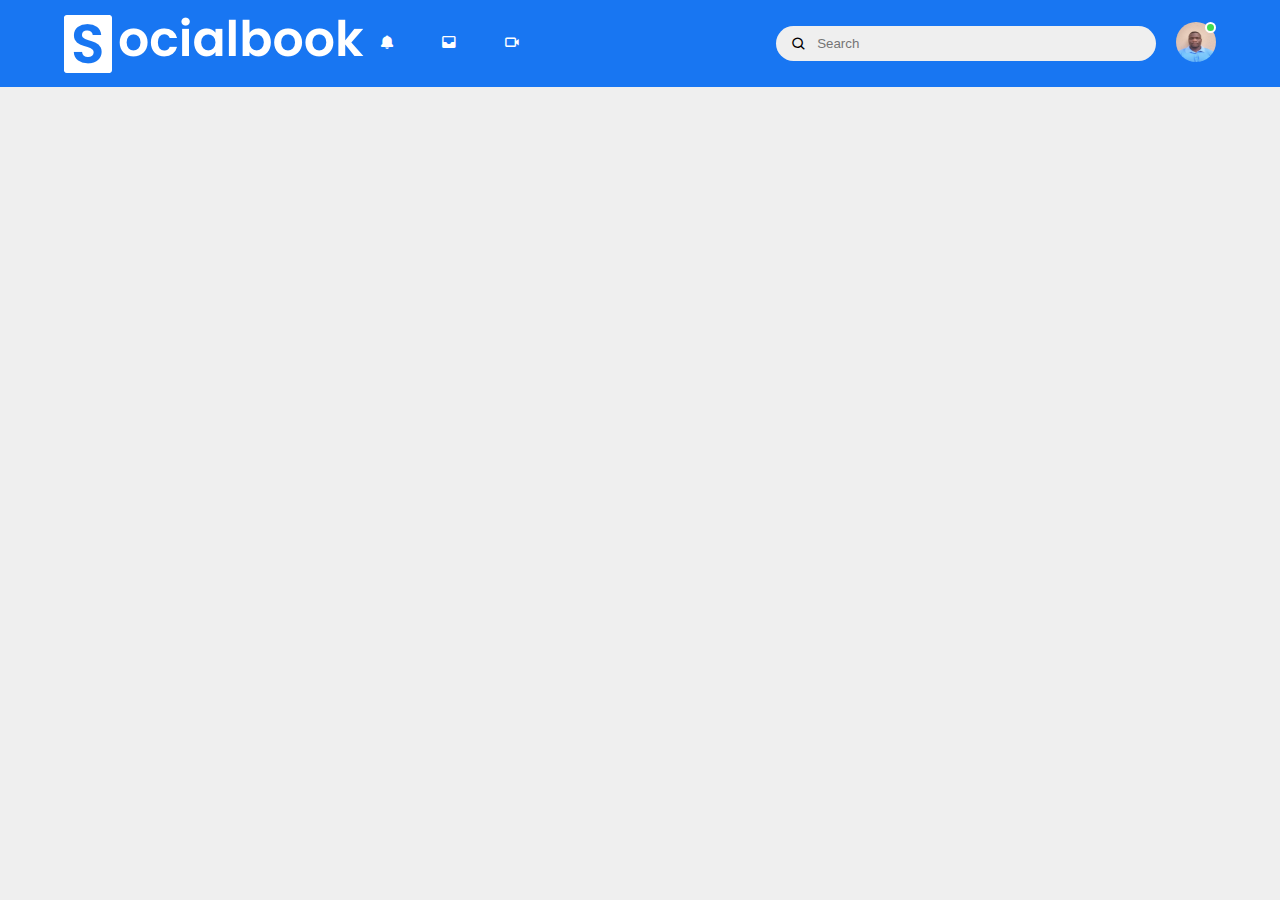
==== index.html @ 7a06c5c5 "done navbar both html & styling" ====
<!DOCTYPE html>
<html lang="en">

<head>
    <meta charset="UTF-8">
    <meta name="viewport" content="width=device-width, initial-scale=1.0">
    <link href='https://unpkg.com/boxicons@2.1.4/css/boxicons.min.css' rel='stylesheet'>
    <link rel="stylesheet" href="styles.css">
    <title>Social-book</title>
</head>

<body>

    <!-- ========== NAVBAR START HERE ========== -->
    <nav>
        <div class="nav-left">
            <img src="images/logo.png" alt="" class="log">
            <ul>
                <li><i class='bx bxs-bell'></i></li>
                <li><i class='bx bxs-inbox'></i></li>
                <li><i class='bx bx-video'></i></li>
            </ul>
        </div>

        <div class="nav-right">

            <div class="search-box">
                <i class='bx bx-search'></i>
                <input type="text" placeholder="Search">
            </div>
            <div class="nav-user-icon online">
                <img src="images/wap-profile.jpeg" alt="" class="profile">
            </div>
        </div>
    </nav>
    <!-- ========== NAVBAR END HERE ========== -->


</body>

</html>
---- styles.css ----
:root {
  --bg-color: #efefef;
  --nav-color: #1876f2;
  --white-color: #fff;
}

* {
  margin: 0;
  padding: 0;
  font-family: 'poppins', sans-serif;
}

body {
  background: var(--bg-color);
}

/* ========== NAVBAR START HERE =========  */
nav {
  display: flex;
  align-items: center;
  justify-content: space-between;
  background: var(--nav-color);
  padding: 5px 5%;
}

.logo {
  width: 160px;
  margin-right: 45px;
}

.nav-left,
.nav-right {
  display: flex;
  align-items: center;
}

.nav-left ul li {
  list-style: none;
  display: inline-block;
}

.nav-left ul li i {
  width: 28px;
  margin: 0 15px;
  color: white;
}

.nav-user-icon {
  margin-left: 20px;
}

.nav-user-icon img {
  width: 40px;
  height: 40px;
  border-radius: 50%;
  cursor: pointer;
}

.search-box {
  background: var(--bg-color);
  width: 350px;
  border-radius: 20px;
  display: flex;
  align-items: center;
  padding: 0 15px;
}

.search-box i {
  width: 18px;
}

.search-box input {
  width: 100%;
  background: transparent;
  outline: none;
  padding: 10px;
  border: 0;
}

.online {
  position: relative;
}

.online::after {
  content: '';
  width: 7px;
  height: 7px;
  border: 2px solid var(--white-color);
  border-radius: 50%;
  background: #41db51;
  position: absolute;
  top: 0;
  right: 0;
}

/* ----------- NAVBAR END HERE --------- */
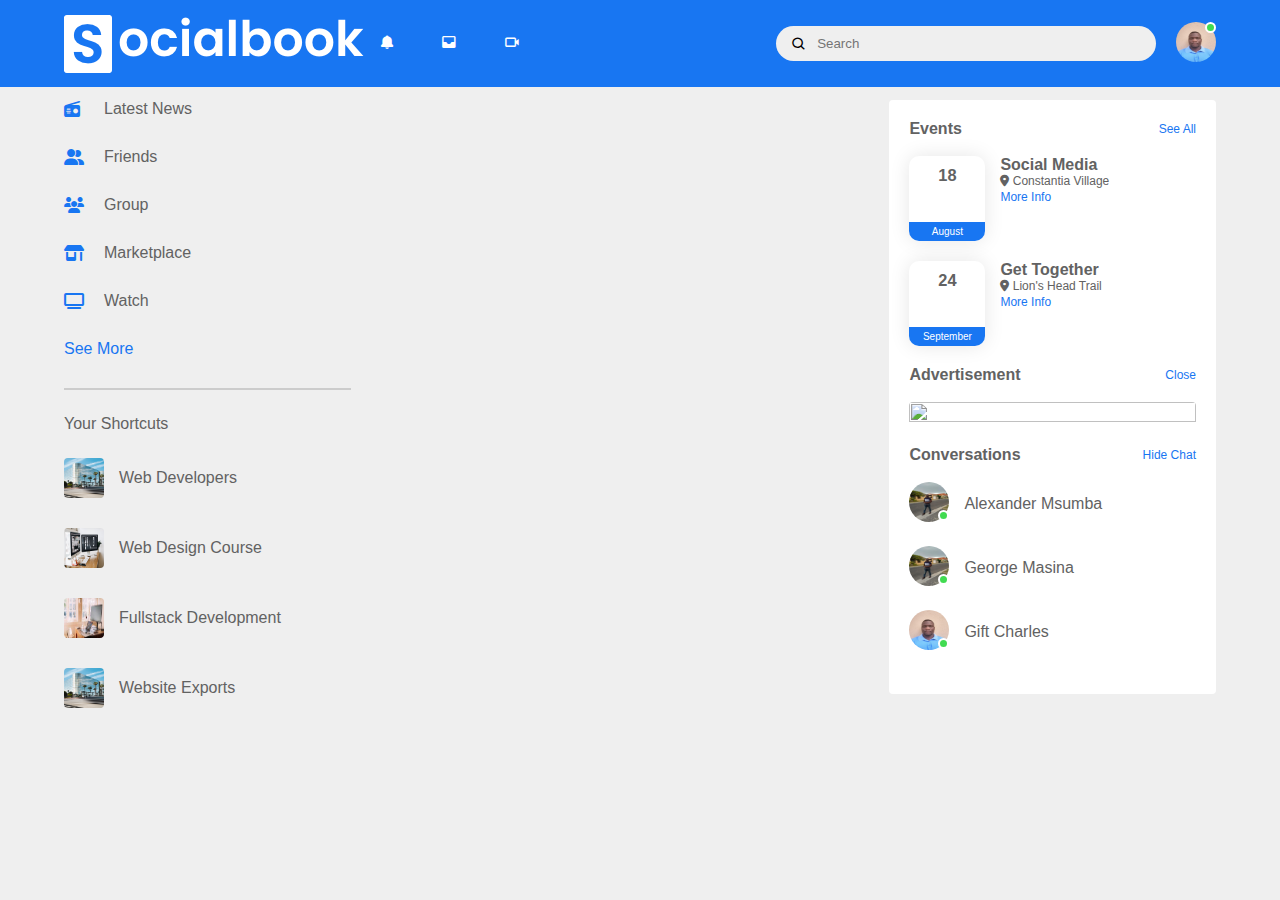
==== commit 63054225: "done right side section" ====
--- a/index.html
+++ b/index.html
@@ -4,8 +4,21 @@
 <head>
     <meta charset="UTF-8">
     <meta name="viewport" content="width=device-width, initial-scale=1.0">
+    <link rel="stylesheet" href="https://cdnjs.cloudflare.com/ajax/libs/font-awesome/6.4.0/css/all.min.css"
+        integrity="sha512-iecdLmaskl7CVkqkXNQ/ZH/XLlvWZOJyj7Yy7tcenmpD1ypASozpmT/E0iPtmFIB46ZmdtAc9eNBvH0H/ZpiBw=="
+        crossorigin="anonymous" referrerpolicy="no-referrer" />
     <link href='https://unpkg.com/boxicons@2.1.4/css/boxicons.min.css' rel='stylesheet'>
+    <link href='https://unpkg.com/boxicons@2.1.4/css/boxicons.min.css' rel='stylesheet'>
+    <link rel="stylesheet" href="https://cdnjs.cloudflare.com/ajax/libs/font-awesome/6.2.0/css/all.min.css">
+    <link rel="stylesheet" href="https://cdnjs.cloudflare.com/ajax/libs/font-awesome/6.4.0/css/fontawesome.min.css"
+        integrity="sha512-SgaqKKxJDQ/tAUAAXzvxZz33rmn7leYDYfBP+YoMRSENhf3zJyx3SBASt/OfeQwBHA1nxMis7mM3EV/oYT6Fdw=="
+        crossorigin="anonymous" referrerpolicy="no-referrer" />
+    <link rel="stylesheet" href="https://cdnjs.cloudflare.com/ajax/libs/font-awesome/6.4.0/css/regular.css"
+        integrity="sha512-JC0aiIVN1FWqcFfux4Xy9wFgEK3JL1yHGjilaFEK7kzLHVW/PKAS2042T3yvvCqZFl4sYaWmZJ4p8kau+0U56g=="
+        crossorigin="anonymous" referrerpolicy="no-referrer" />
+        <script src="https://kit.fontawesome.com/b9d1a2a2ce.js" crossorigin="anonymous"></script>
     <link rel="stylesheet" href="styles.css">
+
     <title>Social-book</title>
 </head>
 
@@ -35,6 +48,94 @@
     </nav>
     <!-- ========== NAVBAR END HERE ========== -->
 
+    <div class="container">
+        <!-- ---------- left sidebar ---------  -->
+        <div class="left-sidebar">
+            <div class="imp-links">
+                <a href=""><i class="fa-solid fa-radio"></i> Latest News</a>
+                <a href=""><i class="fa-solid fa-user-group"></i> Friends</a>
+                <a href=""><i class="fa-solid fa-users"></i> Group</a>
+                <a href=""><i class="fa-solid fa-shop"></i> Marketplace</a>
+                <a href=""><i class="fa-solid fa-tv"></i> Watch</a>
+                <a href="">See More</a>
+            </div>
+            <div class="shortcut-links">
+                <p>Your Shortcuts</p>
+                <a href=""><img src="images/aj-12.jpg" alt=""> Web Developers</a>
+                <a href=""><img src="images/aj-10.jpg" alt=""> Web Design Course</a>
+                <a href=""><img src="images/aj-8.jpg" alt=""> Fullstack Development</a>
+                <a href=""><img src="images/aj-12.jpg" alt=""> Website Exports</a>
+            </div>
+        </div>
+        <!-- ------------ main content ----------------   -->
+        <div class="main-content"></div>
+        <!-- ---------------- right sidebar ---------------  -->
+        <div class="right-sidebar">
+
+            <div class="sidebar-title">
+                <h4>Events</h4>
+                <a href="#">See All</a>
+            </div>
+
+            <div class="event">
+                <div class="left-event">
+                    <h3>18</h3>
+                    <span>August</span>
+                </div>
+                <div class="right-event">
+                    <h4>Social Media</h4>
+                    <p><i class="fa-solid fa-location-dot"></i> Constantia Village</p>
+                    <a href="#">More Info</a>
+                </div>
+            </div>
+
+              <div class="event">
+                  <div class="left-event">
+                      <h3>24</h3>
+                      <span>September</span>
+                  </div>
+                  <div class="right-event">
+                      <h4>Get Together</h4>
+                      <p><i class="fa-solid fa-location-dot"></i> Lion's Head Trail</p>
+                      <a href="#">More Info</a>
+                  </div>
+              </div>
+
+              <div class="sidebar-title">
+                <h4>Advertisement</h4>
+                <a href="">Close</a>
+              </div>
+              <img src="images/aj-9.jpg" class="sidebar-ads">
+
+              <div class="sidebar-title">
+                  <h4>Conversations</h4>
+                  <a href="">Hide Chat</a>
+              </div>
+
+              <div class="online-list">
+                <div class="online">
+                    <img src="images/aj-2.jpg" alt="">
+                </div>
+                <p>Alexander Msumba</p>
+              </div>
+
+              <div class="online-list">
+                  <div class="online">
+                      <img src="images/aj-2.jpg" alt="">
+                  </div>
+                  <p>George Masina</p>
+              </div>
+
+              <div class="online-list">
+                  <div class="online">
+                      <img src="images/wap-profile.jpeg" alt="">
+                  </div>
+                  <p>Gift Charles</p>
+              </div>
+
+        </div>
+    </div>
+
 
 </body>
 
--- a/styles.css
+++ b/styles.css
@@ -1,7 +1,10 @@
 :root {
   --bg-color: #efefef;
+  --column-bg: #cbdffa;
   --nav-color: #1876f2;
   --white-color: #fff;
+  --links-color: #626262;
+  box-sizing: border-box;
 }
 
 * {
@@ -14,6 +17,10 @@
   background: var(--bg-color);
 }
 
+a {
+   text-decoration: none;
+}
+
 /* ========== NAVBAR START HERE =========  */
 nav {
   display: flex;
@@ -21,6 +28,9 @@
   justify-content: space-between;
   background: var(--nav-color);
   padding: 5px 5%;
+  position: sticky;
+  top: 0;
+  z-index: 100;
 }
 
 .logo {
@@ -94,3 +104,153 @@
 }
 
 /* ----------- NAVBAR END HERE --------- */
+.container {
+  display: flex;
+  justify-content: space-between;
+  padding: 13px 5%;
+}
+
+.left-sidebar {
+  /* background: var(--column-bg); */
+  flex-basis: 25%;
+  position: sticky;
+  top: 70px;
+  align-self: flex-start;
+}
+
+.right-sidebar {
+  flex-basis: 25%;
+  position: sticky;
+  top: 70px;
+  align-self: flex-start;
+  background: var(--white-color);
+  padding: 20px;
+  border-radius: 4px;
+  color: var(--links-color);
+}
+
+.main-content {
+  flex-basis: 47%;
+}
+
+.imp-links a,
+.shortcut-links a {
+  text-decoration: none;
+  display: flex;
+  align-items: center;
+  margin-bottom: 30px;
+  color: var(--links-color);
+  width: fit-content;
+}
+
+.imp-links a i {
+  width: 25px;
+  margin-right: 15px;
+  color: var(--nav-color);
+}
+
+.imp-links a:last-child {
+  color: var(--nav-color);
+}
+
+.imp-links {
+  border-bottom: 2px solid #ccc;
+}
+
+.shortcut-links a img {
+  width: 40px;
+  height: 40px;
+  border-radius: 4px;
+  margin-right: 15px;
+}
+
+.shortcut-links p {
+  margin: 25px 0;
+  color: var(--links-color);
+  font-weight: 500;
+}
+
+.sidebar-title {
+  display: flex;
+  align-items: center;
+  justify-content: space-between;
+  margin-bottom: 18px;
+}
+
+.right-sidebar h4 {
+  font-weight: 600;
+  font-size: 16px;
+}
+
+.sidebar-title a {
+ color: var(--nav-color);
+ font-size: 12px;
+}
+
+.event {
+  display: flex;
+  font-size: 14px;
+  margin-bottom: 20px;
+}
+
+.left-event {
+  border-radius: 10px;
+  height: 65px;
+  width: 56px;
+  margin-right: 15px;
+  padding: 10px;
+  text-align: center;
+  position: relative;
+  overflow: hidden;
+  box-shadow: 0 0 20px rgba(0, 0, 0, 0.1);
+}
+
+.event p {
+  font-size: 12px;
+}
+
+.event a {
+  font-size: 12px;
+  color: var(--nav-color);
+}
+
+.left-event span {
+  position: absolute;
+  bottom: 0;
+  left: 0;
+  width: 100%;
+  background: var(--nav-color);
+  color: var(--white-color);
+  font-size: 10px;
+padding: 4px 0;
+}
+
+.sidebar-ads {
+  width: 100%;
+  height: 100%;
+  margin-bottom: 20px;
+  border-radius: 4px;
+}
+
+.online-list {
+  display: flex;
+  align-items: center;
+  margin-bottom: 20px;
+}
+
+.online-list .online img {
+  width: 40px;
+  height: 40px;
+  border-radius: 50%;
+}
+
+.online-list .online {
+  width: 40px;
+  border-radius: 50%;
+  margin-right: 15px;
+}
+
+.online-list .online::after {
+  top: unset;
+  bottom: 5px;
+}
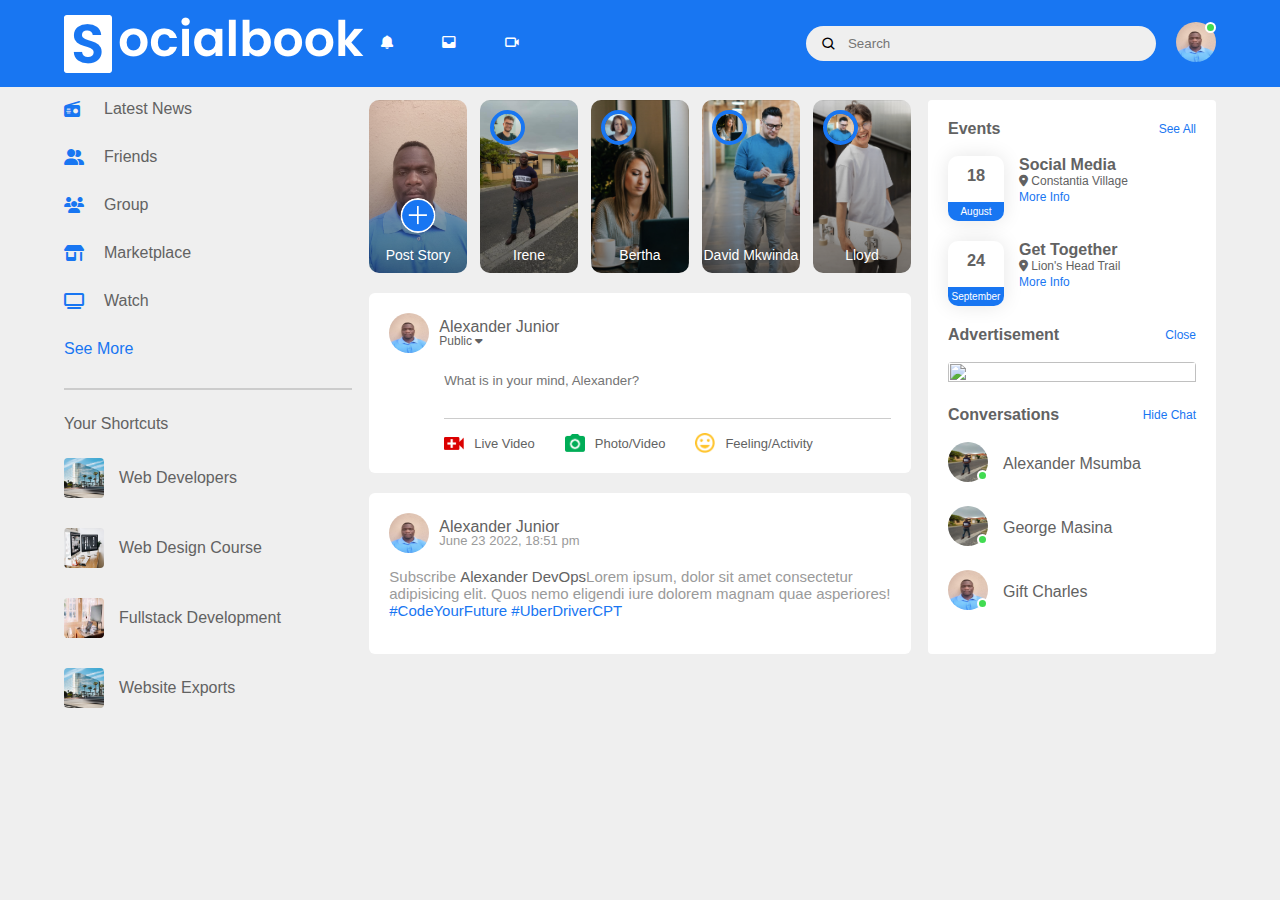
==== commit 1233dac5: "done main section" ====
--- a/index.html
+++ b/index.html
@@ -16,7 +16,7 @@
     <link rel="stylesheet" href="https://cdnjs.cloudflare.com/ajax/libs/font-awesome/6.4.0/css/regular.css"
         integrity="sha512-JC0aiIVN1FWqcFfux4Xy9wFgEK3JL1yHGjilaFEK7kzLHVW/PKAS2042T3yvvCqZFl4sYaWmZJ4p8kau+0U56g=="
         crossorigin="anonymous" referrerpolicy="no-referrer" />
-        <script src="https://kit.fontawesome.com/b9d1a2a2ce.js" crossorigin="anonymous"></script>
+    <script src="https://kit.fontawesome.com/b9d1a2a2ce.js" crossorigin="anonymous"></script>
     <link rel="stylesheet" href="styles.css">
 
     <title>Social-book</title>
@@ -68,7 +68,64 @@
             </div>
         </div>
         <!-- ------------ main content ----------------   -->
-        <div class="main-content"></div>
+        <div class="main-content">
+
+            <div class="story-gallery">
+                <div class="story story1">
+                    <img src="images/upload.png" alt="">
+                    <p>Post Story</p>
+                </div>
+                <div class="story story2">
+                    <img src="images/member-2.png" alt="">
+                    <p>Irene</p>
+                </div>
+                <div class="story story3">
+                    <img src="images/member-1.png" alt="">
+                    <p>Bertha</p>
+                </div>
+                <div class="story story4">
+                    <img src="images/member-3.png" alt="">
+                    <p>David Mkwinda</p>
+                </div>
+                <div class="story story5">
+                    <img src="images/member-4.png" alt="">
+                    <p>Lloyd</p>
+                </div>
+            </div>
+
+            <div class="write-post-container">
+                <div class="user-profile">
+                    <img src="images/wap-profile.jpeg" alt="">
+                    <div>
+                        <p>Alexander Junior</p>
+                        <small>Public <i class="fas fa-caret-down"></i></small>
+                    </div>
+                </div>
+
+                <div class="post-input-container">
+                    <textarea rows="3" placeholder="What is in your mind, Alexander?"></textarea>
+                    <div class="add-post-links">
+                        <a href="#"><img src="images/live-video.png">Live Video</a>
+                        <a href="#"><img src="images/photo.png">Photo/Video</a>
+                        <a href="#"><img src="images/feeling.png">Feeling/Activity</a>
+                    </div>
+
+                </div>
+
+            </div>
+
+            <div class="post-container">
+                 <div class="user-profile">
+                     <img src="images/wap-profile.jpeg" alt="">
+                     <div>
+                         <p>Alexander Junior</p>
+                         <span> June 23 2022, 18:51 pm</span>
+                     </div>
+                 </div>
+                 <p class="post-text">Subscribe <span>Alexander DevOps</span>Lorem ipsum, dolor sit amet consectetur adipisicing elit. Quos nemo eligendi iure dolorem magnam quae asperiores! <a href="#">#CodeYourFuture</a>  <a href="#">#UberDriverCPT</a></p>
+            </div>
+
+        </div>
         <!-- ---------------- right sidebar ---------------  -->
         <div class="right-sidebar">
 
@@ -89,49 +146,49 @@
                 </div>
             </div>
 
-              <div class="event">
-                  <div class="left-event">
-                      <h3>24</h3>
-                      <span>September</span>
-                  </div>
-                  <div class="right-event">
-                      <h4>Get Together</h4>
-                      <p><i class="fa-solid fa-location-dot"></i> Lion's Head Trail</p>
-                      <a href="#">More Info</a>
-                  </div>
-              </div>
+            <div class="event">
+                <div class="left-event">
+                    <h3>24</h3>
+                    <span>September</span>
+                </div>
+                <div class="right-event">
+                    <h4>Get Together</h4>
+                    <p><i class="fa-solid fa-location-dot"></i> Lion's Head Trail</p>
+                    <a href="#">More Info</a>
+                </div>
+            </div>
 
-              <div class="sidebar-title">
+            <div class="sidebar-title">
                 <h4>Advertisement</h4>
                 <a href="">Close</a>
-              </div>
-              <img src="images/aj-9.jpg" class="sidebar-ads">
+            </div>
+            <img src="images/aj-9.jpg" class="sidebar-ads">
 
-              <div class="sidebar-title">
-                  <h4>Conversations</h4>
-                  <a href="">Hide Chat</a>
-              </div>
+            <div class="sidebar-title">
+                <h4>Conversations</h4>
+                <a href="">Hide Chat</a>
+            </div>
 
-              <div class="online-list">
+            <div class="online-list">
                 <div class="online">
                     <img src="images/aj-2.jpg" alt="">
                 </div>
                 <p>Alexander Msumba</p>
-              </div>
+            </div>
 
-              <div class="online-list">
-                  <div class="online">
-                      <img src="images/aj-2.jpg" alt="">
-                  </div>
-                  <p>George Masina</p>
-              </div>
+            <div class="online-list">
+                <div class="online">
+                    <img src="images/aj-2.jpg" alt="">
+                </div>
+                <p>George Masina</p>
+            </div>
 
-              <div class="online-list">
-                  <div class="online">
-                      <img src="images/wap-profile.jpeg" alt="">
-                  </div>
-                  <p>Gift Charles</p>
-              </div>
+            <div class="online-list">
+                <div class="online">
+                    <img src="images/wap-profile.jpeg" alt="">
+                </div>
+                <p>Gift Charles</p>
+            </div>
 
         </div>
     </div>
--- a/styles.css
+++ b/styles.css
@@ -4,21 +4,24 @@
   --nav-color: #1876f2;
   --white-color: #fff;
   --links-color: #626262;
-  box-sizing: border-box;
+
+  --grey-color: #ccc;
 }
 
 * {
   margin: 0;
   padding: 0;
   font-family: 'poppins', sans-serif;
+  box-sizing: border-box;
 }
 
 body {
   background: var(--bg-color);
+  box-sizing: border-box;
 }
 
 a {
-   text-decoration: none;
+  text-decoration: none;
 }
 
 /* ========== NAVBAR START HERE =========  */
@@ -111,7 +114,6 @@
 }
 
 .left-sidebar {
-  /* background: var(--column-bg); */
   flex-basis: 25%;
   position: sticky;
   top: 70px;
@@ -154,7 +156,7 @@
 }
 
 .imp-links {
-  border-bottom: 2px solid #ccc;
+  border-bottom: 2px solid var(--grey-color);
 }
 
 .shortcut-links a img {
@@ -183,8 +185,8 @@
 }
 
 .sidebar-title a {
- color: var(--nav-color);
- font-size: 12px;
+  color: var(--nav-color);
+  font-size: 12px;
 }
 
 .event {
@@ -222,7 +224,7 @@
   background: var(--nav-color);
   color: var(--white-color);
   font-size: 10px;
-padding: 4px 0;
+  padding: 4px 0;
 }
 
 .sidebar-ads {
@@ -254,3 +256,163 @@
   top: unset;
   bottom: 5px;
 }
+
+.story-gallery {
+  display: flex;
+  justify-content: space-between;
+  margin-bottom: 20px;
+}
+
+.story {
+  flex-basis: 18%;
+  padding-top: 32%;
+  position: relative;
+  background-position: center;
+  background-size: cover;
+  border-radius: 10px;
+}
+
+.story img {
+  position: absolute;
+  width: 35px;
+  border-radius: 50%;
+  top: 10px;
+  background: transparent;
+  left: 10px;
+  border: 4px solid var(--nav-color);
+}
+
+.story p {
+  position: absolute;
+  bottom: 10px;
+  width: 100%;
+  text-align: center;
+  color: var(--white-color);
+  font-size: 14px;
+}
+
+.story1 {
+  background-image: linear-gradient(transparent, rgba(0, 0, 0, 00.5)),
+    url(images/wap-profile.jpeg);
+}
+
+.story2 {
+  background-image: linear-gradient(transparent, rgba(0, 0, 0, 00.5)),
+    url(images/aj-2.jpg);
+}
+
+.story3 {
+  background-image: linear-gradient(transparent, rgba(0, 0, 0, 00.5)),
+    url(images/status-4.png);
+}
+
+.story4 {
+  background-image: linear-gradient(transparent, rgba(0, 0, 0, 00.5)),
+    url(images/status-5.png);
+}
+
+.story5 {
+  background-image: linear-gradient(transparent, rgba(0, 0, 0, 00.5)),
+    url(images/status-3.png);
+}
+
+.story.story1 img {
+  top: unset;
+  left: 50%;
+  bottom: 40px;
+  transform: translateX(-50%);
+  border: 0;
+  width: 35px;
+}
+
+.write-post-container {
+  width: 100%;
+  background: var(--white-color);
+  border-radius: 6px;
+  padding: 20px;
+  color: var(--links-color);
+}
+
+.user-profile {
+  display: flex;
+  align-items: center;
+}
+
+.user-profile img {
+  width: 40px;
+  height: 40px;
+  border-radius: 50%;
+  margin-right: 10px;
+}
+
+.user-profile p {
+  margin-bottom: -5px;
+  font-weight: 500;
+  color: var(--links-color);
+}
+
+.user-profile small {
+  font-size: 12px;
+}
+
+.post-input-container {
+  padding-left: 55px;
+  padding-top: 20px;
+}
+
+.post-input-container textarea {
+  width: 100%;
+  border: 0;
+  outline: 0;
+  border-bottom: 0.01px solid var(--grey-color);
+  background: transparent;
+  resize: none;
+}
+
+.add-post-links {
+  display: flex;
+  margin-top: 10px;
+}
+
+.add-post-links a {
+  display: flex;
+  align-items: center;
+  color: var(--links-color);
+  margin-right: 30px;
+  font-size: 13px;
+}
+
+.add-post-links a img {
+  width: 20px;
+  margin-right: 10px;
+}
+
+.post-container {
+  width: 100%;
+  background: var(--white-color);
+  border-radius: 6px;
+  padding: 20px;
+  color: var(--links-color);
+  margin: 20px 0;
+}
+
+.user-profile span {
+  font-size: 13px;
+  color: #9a9a9a;
+}
+
+.post-text {
+  color: #9a9a9a;
+  margin: 15px 0;
+  font-size: 15px;
+}
+
+.post-text span {
+  color: var(--links-color);
+  font-weight: 500;
+}
+
+.post-text a {
+  color: var(--nav-color);
+}
+
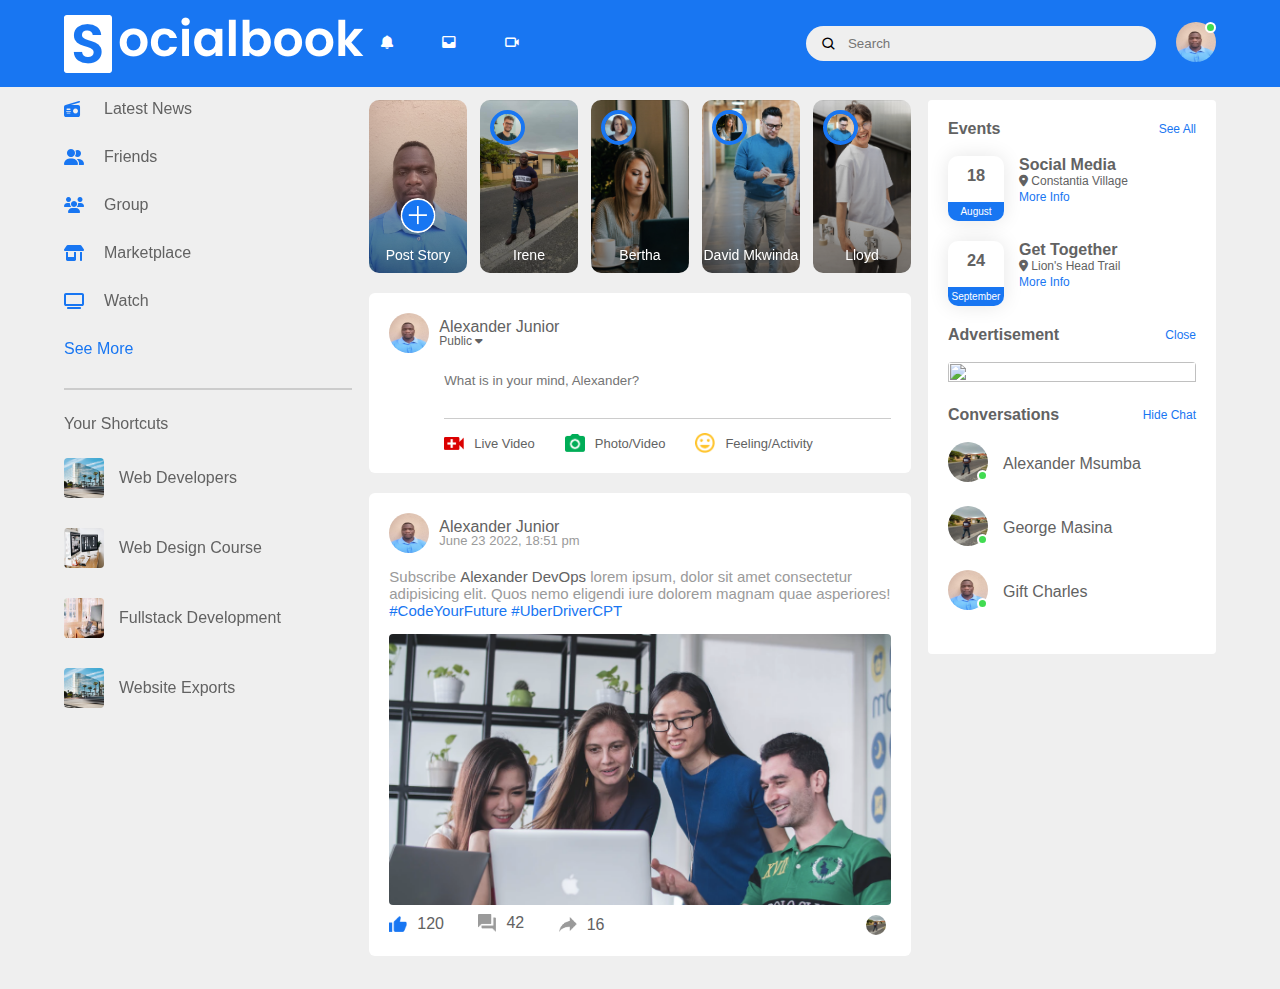
==== commit 5cc69581: "initial commit" ====
--- a/index.html
+++ b/index.html
@@ -115,14 +115,28 @@
             </div>
 
             <div class="post-container">
-                 <div class="user-profile">
-                     <img src="images/wap-profile.jpeg" alt="">
-                     <div>
-                         <p>Alexander Junior</p>
-                         <span> June 23 2022, 18:51 pm</span>
-                     </div>
-                 </div>
-                 <p class="post-text">Subscribe <span>Alexander DevOps</span>Lorem ipsum, dolor sit amet consectetur adipisicing elit. Quos nemo eligendi iure dolorem magnam quae asperiores! <a href="#">#CodeYourFuture</a>  <a href="#">#UberDriverCPT</a></p>
+                <div class="user-profile">
+                    <img src="images/wap-profile.jpeg" alt="">
+                    <div>
+                        <p>Alexander Junior</p>
+                        <span> June 23 2022, 18:51 pm</span>
+                    </div>
+                </div>
+                <p class="post-text">Subscribe <span>Alexander DevOps</span> lorem ipsum, dolor sit amet consectetur
+                    adipisicing elit. Quos nemo eligendi iure dolorem magnam quae asperiores! <a
+                        href="#">#CodeYourFuture</a> <a href="#">#UberDriverCPT</a></p>
+                <img src="images/feed-image-1.png" class="post-img">
+
+                <div class="post-row">
+                    <div class="activity-icons">
+                        <div> <img src="images/like-blue.png" alt="">120</div>
+                        <div> <img src="images/comments.png" alt="">42</div>
+                        <div> <img src="images/share.png" alt="">16</div>
+                    </div>
+                    <div class="post-profile-icon">
+                        <img src="images/aj-2.jpg">
+                    </div>
+                </div>
             </div>
 
         </div>
--- a/styles.css
+++ b/styles.css
@@ -416,3 +416,52 @@
   color: var(--nav-color);
 }
 
+.post-img {
+  width: 100px;
+  border-radius: 4px;
+  margin-bottom: 15px;
+}
+
+.post-text span {
+  color: var(--links-color);
+  font-weight: 500;
+}
+
+.post-text a {
+  color: var(--nav-color);
+}
+
+.post-img {
+  width: 100%;
+  border-radius: 4px;
+  margin-bottom: 5px;
+}
+
+.post-row {
+  display: flex;
+  align-items: center;
+  justify-content: space-between;
+}
+
+.activity-icons div img{
+  width: 18px;
+  margin-right: 10px;
+}
+
+.activity-icons div {
+  display: inline-flex;
+  align-items: center;
+  margin-right: 30px;
+}
+
+.post-profile-icon {
+  display: flex;
+  align-items: center;
+}
+
+.post-profile-icon img {
+  width: 20px;
+  height: 20px;
+  border-radius: 50%;
+  margin-right: 5px;
+}
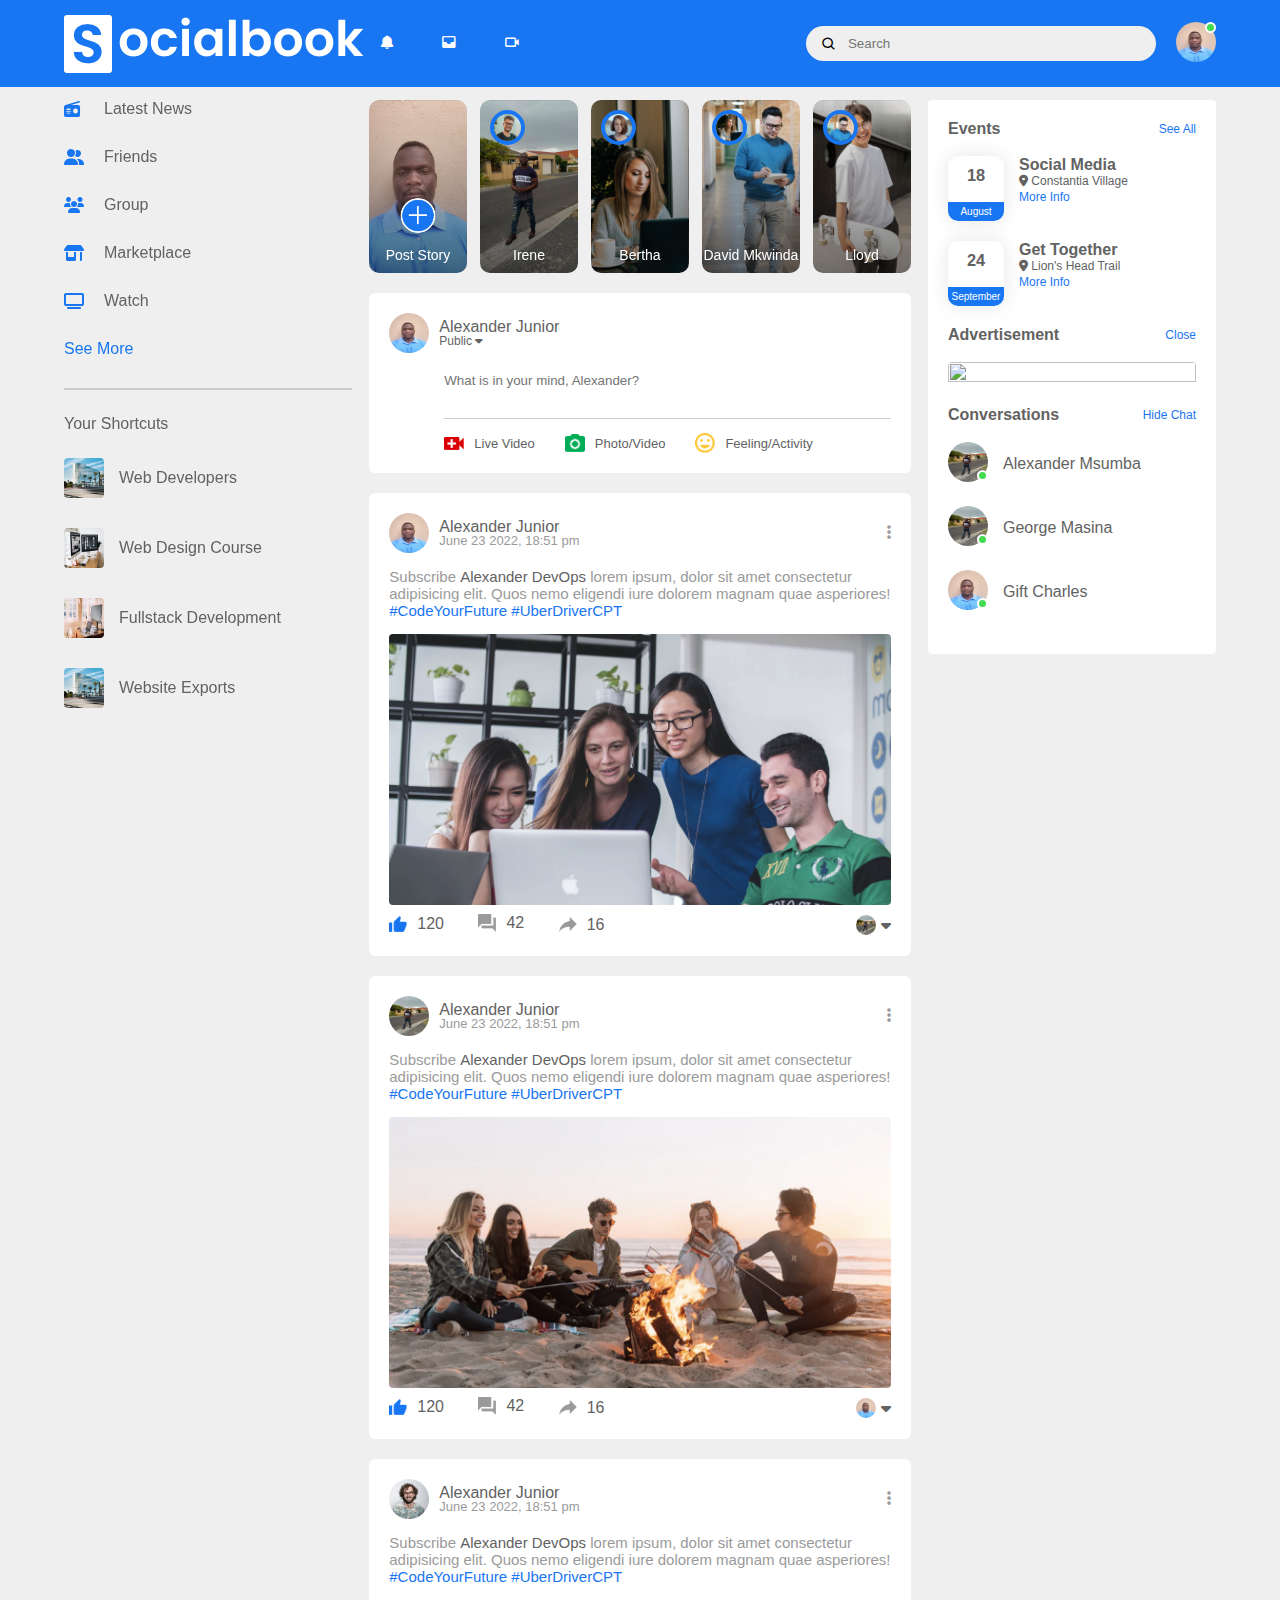
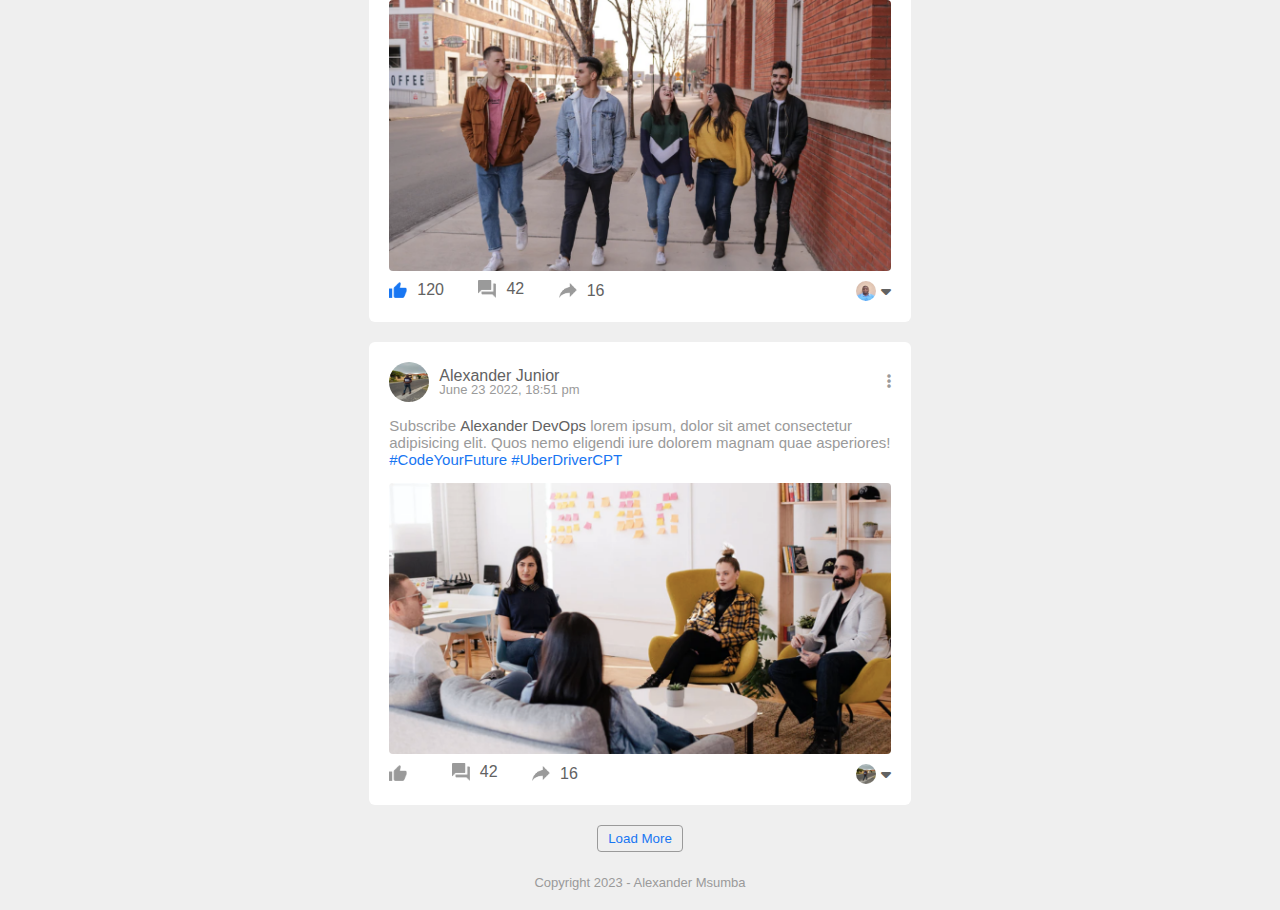
==== commit 95ac06a6: "added dark mode" ====
--- a/index.html
+++ b/index.html
@@ -41,10 +41,59 @@
                 <i class='bx bx-search'></i>
                 <input type="text" placeholder="Search">
             </div>
-            <div class="nav-user-icon online">
+            <div class="nav-user-icon online" onclick="settingsMenuToggle()">
                 <img src="images/wap-profile.jpeg" alt="" class="profile">
             </div>
         </div>
+
+        <!-- ============= settings menu ======================== -->
+        <div class="settings-menu">
+
+            <div id="dark-btn">
+                <span></span>
+            </div>
+
+            <div class="settings-menu-inner">
+                <div class="user-profile">
+                    <img src="images/wap-profile.jpeg" alt="">
+                    <div>
+                        <p>Alexander Junior</p>
+                        <a href="#">See your profile</a>
+                    </div>
+                </div>
+                <hr>
+                <div class="user-profile">
+                    <img src="images/feedback.png" alt="">
+                    <div>
+                        <p>Give Feedback</p>
+                        <a href="#">Hel us to improve design</a>
+                    </div>
+                </div>
+                <hr>
+                <div class="setting-links">
+                    <img class="settings-icon" src="images/setting.png" >
+                    <a href="">Settings & Privacy <img src="images/arrow.png" width="10px"></a>
+                </div>
+                  <div class="setting-links">
+                      <img class="settings-icon" src="images/help.png">
+                      <a href="">Help & Support <img src="images/arrow.png" width="10px"></a>
+                  </div>
+                    <div class="setting-links">
+                        <img class="settings-icon" src="images/display.png">
+                        <a href="">Display & Accessibility <img src="images/arrow.png" width="10px"></a>
+                    </div>
+                      <div class="setting-links">
+                          <img class="settings-icon" src="images/logout.png">
+                          <a href="">Logout<img src="images/arrow.png" width="10px"></a>
+                      </div>
+
+
+
+
+            </div>
+        </div>
+
+
     </nav>
     <!-- ========== NAVBAR END HERE ========== -->
 
@@ -115,12 +164,15 @@
             </div>
 
             <div class="post-container">
-                <div class="user-profile">
-                    <img src="images/wap-profile.jpeg" alt="">
-                    <div>
-                        <p>Alexander Junior</p>
-                        <span> June 23 2022, 18:51 pm</span>
-                    </div>
+                <div class="post-row">
+                    <div class="user-profile">
+                        <img src="images/wap-profile.jpeg" alt="">
+                        <div>
+                            <p>Alexander Junior</p>
+                            <span> June 23 2022, 18:51 pm</span>
+                        </div>
+                    </div>
+                    <a href=""><i class="fas fa-ellipsis-v"></i></a>
                 </div>
                 <p class="post-text">Subscribe <span>Alexander DevOps</span> lorem ipsum, dolor sit amet consectetur
                     adipisicing elit. Quos nemo eligendi iure dolorem magnam quae asperiores! <a
@@ -134,10 +186,96 @@
                         <div> <img src="images/share.png" alt="">16</div>
                     </div>
                     <div class="post-profile-icon">
-                        <img src="images/aj-2.jpg">
-                    </div>
-                </div>
-            </div>
+                        <img src="images/aj-2.jpg"> <i class="fas fa-caret-down"></i>
+                    </div>
+                </div>
+            </div>
+
+            <div class="post-container">
+                <div class="post-row">
+                    <div class="user-profile">
+                        <img src="images/aj-2.jpg" alt="">
+                        <div>
+                            <p>Alexander Junior</p>
+                            <span> June 23 2022, 18:51 pm</span>
+                        </div>
+                    </div>
+                    <a href=""><i class="fas fa-ellipsis-v"></i></a>
+                </div>
+                <p class="post-text">Subscribe <span>Alexander DevOps</span> lorem ipsum, dolor sit amet consectetur
+                    adipisicing elit. Quos nemo eligendi iure dolorem magnam quae asperiores! <a
+                        href="#">#CodeYourFuture</a> <a href="#">#UberDriverCPT</a></p>
+                <img src="images/feed-image-2.png" class="post-img">
+
+                <div class="post-row">
+                    <div class="activity-icons">
+                        <div> <img src="images/like-blue.png" alt="">120</div>
+                        <div> <img src="images/comments.png" alt="">42</div>
+                        <div> <img src="images/share.png" alt="">16</div>
+                    </div>
+                    <div class="post-profile-icon">
+                        <img src="images/wap-profile.jpeg"> <i class="fas fa-caret-down"></i>
+                    </div>
+                </div>
+            </div>
+
+            <div class="post-container">
+                <div class="post-row">
+                    <div class="user-profile">
+                        <img src="images/profile-pic.png" alt="">
+                        <div>
+                            <p>Alexander Junior</p>
+                            <span> June 23 2022, 18:51 pm</span>
+                        </div>
+                    </div>
+                    <a href=""><i class="fas fa-ellipsis-v"></i></a>
+                </div>
+                <p class="post-text">Subscribe <span>Alexander DevOps</span> lorem ipsum, dolor sit amet consectetur
+                    adipisicing elit. Quos nemo eligendi iure dolorem magnam quae asperiores! <a
+                        href="#">#CodeYourFuture</a> <a href="#">#UberDriverCPT</a></p>
+                <img src="images/feed-image-3.png" class="post-img">
+
+                <div class="post-row">
+                    <div class="activity-icons">
+                        <div> <img src="images/like-blue.png" alt="">120</div>
+                        <div> <img src="images/comments.png" alt="">42</div>
+                        <div> <img src="images/share.png" alt="">16</div>
+                    </div>
+                    <div class="post-profile-icon">
+                        <img src="images/wap-profile.jpeg"> <i class="fas fa-caret-down"></i>
+                    </div>
+                </div>
+            </div>
+
+            <div class="post-container">
+                <div class="post-row">
+                    <div class="user-profile">
+                        <img src="images/aj-2.jpg" alt="">
+                        <div>
+                            <p>Alexander Junior</p>
+                            <span> June 23 2022, 18:51 pm</span>
+                        </div>
+                    </div>
+                    <a href=""><i class="fas fa-ellipsis-v"></i></a>
+                </div>
+                <p class="post-text">Subscribe <span>Alexander DevOps</span> lorem ipsum, dolor sit amet consectetur
+                    adipisicing elit. Quos nemo eligendi iure dolorem magnam quae asperiores! <a
+                        href="#">#CodeYourFuture</a> <a href="#">#UberDriverCPT</a></p>
+                <img src="images/feed-image-5.png" class="post-img">
+
+                <div class="post-row">
+                    <div class="activity-icons">
+                        <div> <img src="images/like.png"></div>
+                        <div> <img src="images/comments.png">42</div>
+                        <div> <img src="images/share.png" alt="">16</div>
+                    </div>
+                    <div class="post-profile-icon">
+                        <img src="images/aj-2.jpg"> <i class="fas fa-caret-down"></i>
+                    </div>
+                </div>
+            </div>
+
+            <button type="button" class="load-more-btn">Load More</button>
 
         </div>
         <!-- ---------------- right sidebar ---------------  -->
@@ -207,7 +345,11 @@
         </div>
     </div>
 
-
+    <div class="footer">
+        <p>Copyright 2023 - Alexander Msumba</p>
+    </div>
+
+    <script src="script.js"></script>
 </body>
 
 </html>--- a/styles.css
+++ b/styles.css
@@ -8,16 +8,30 @@
   --grey-color: #ccc;
 }
 
+.dark-theme {
+   --bg-color: #0a0a0a;
+  --column-bg: #cbdffa;
+  --nav-color: #000;
+  --white-color: #000;
+  --links-color: #626262;
+  --grey-color: #ccc;
+}
+
 * {
   margin: 0;
   padding: 0;
   font-family: 'poppins', sans-serif;
   box-sizing: border-box;
+} 
+
+html {
+  scroll-behavior: smooth;
 }
 
 body {
   background: var(--bg-color);
   box-sizing: border-box;
+  transition: background 0.3s;
 }
 
 a {
@@ -465,3 +479,107 @@
   border-radius: 50%;
   margin-right: 5px;
 }
+
+.post-row a {
+  color: #9a9a9a;
+}
+
+.load-more-btn {
+  display: block;
+  margin: auto;
+  cursor: pointer;
+  padding: 5px 10px;
+  border: 1px solid #9a9a9a;
+  color: var(--nav-color);
+  background: transparent;
+  border-radius: 4px;
+}
+
+.footer {
+  text-align: center;
+  color: #9a9a9a;
+  padding: 10px 0 20px;
+  font-size: 13px;
+}
+
+.settings-menu {
+  position: absolute;
+  width: 90%;
+  max-width: 350px;
+  background: var(--white-color);
+  box-shadow: 0 0 10px rgba(0, 0, 0, 0.4);
+  border-radius: 4px;
+  overflow: hidden;
+  top: 108%;
+  right: 5%;
+  max-height: 0;
+  transition: max-height 0.3s;
+}
+
+.settings-menu-height {
+  max-height: 450px;
+  border-bottom: 1px solid var(--nav-color);
+}
+
+.user-profile a {
+  font-size: 12px;
+  color: var(--nav-color);
+}
+
+.settings-menu-inner {
+  padding:20px;
+}
+
+.settings-menu hr {
+  border: 0;
+  height: 1px;
+  background: #9a9a9a;
+  margin: 15px 0; 
+}
+
+.setting-links {
+  display: flex;
+  align-items: center;
+ margin: 15px 0;
+}
+
+.setting-links .settings-icon {
+  width: 38px;
+  margin-right: 10px;
+  border-radius: 50%;
+} 
+
+.setting-links a {
+  display: flex;
+  flex: 1;
+  align-items: center;
+  justify-content: space-between;
+  color: #626262;
+}
+
+#dark-btn {
+  position: absolute;
+  top: 20px;
+  right: 20px;
+  background: var(--grey-color);
+  width: 45px;
+  border-radius: 15px;
+  padding: 2px 3px;
+  cursor: pointer;
+  display: flex;
+  transition:  padding-left 0.5s background 0.5s;
+}
+
+#dark-btn span {
+  width: 18px;
+  height: 18px;
+  background: var(--white-color);
+  border-radius: 50%;
+  display: inline-block;
+}
+
+#dark-btn.dark-btn-on {
+  padding-left: 23px;
+  background: blue;
+}
+
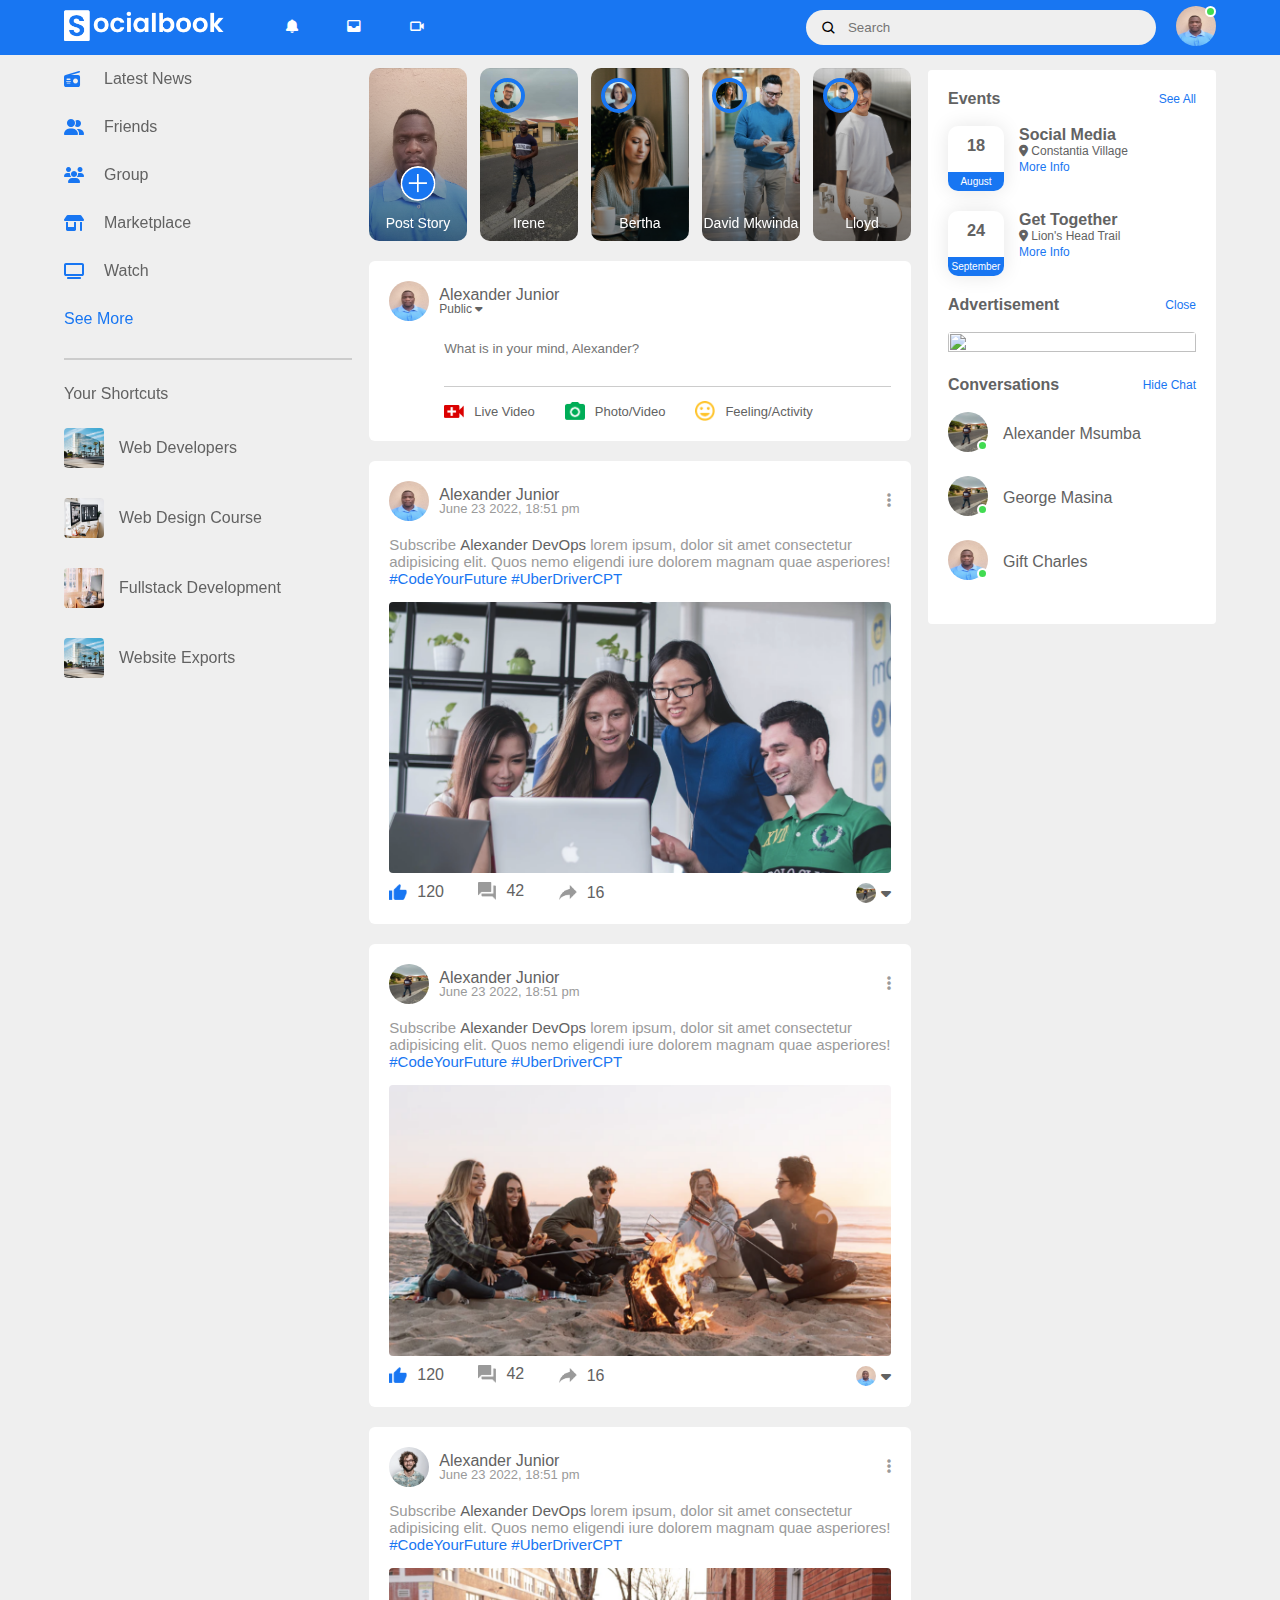
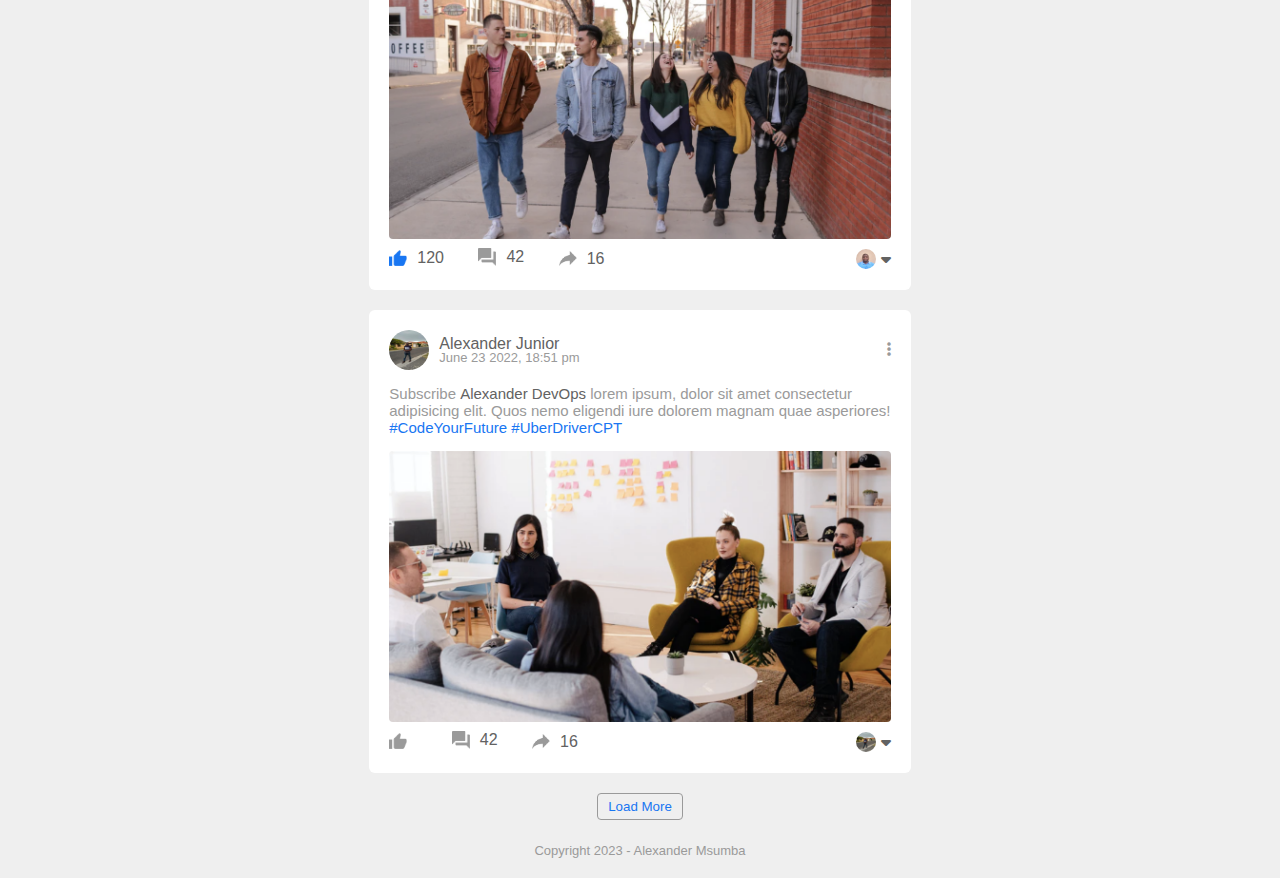
==== commit 0209da75: "done responsiveness for main page" ====
--- a/index.html
+++ b/index.html
@@ -27,7 +27,9 @@
     <!-- ========== NAVBAR START HERE ========== -->
     <nav>
         <div class="nav-left">
-            <img src="images/logo.png" alt="" class="log">
+            <a href="index.html">
+                <img src="images/logo.png" alt="" class="logo">
+            </a>
             <ul>
                 <li><i class='bx bxs-bell'></i></li>
                 <li><i class='bx bxs-inbox'></i></li>
@@ -58,7 +60,7 @@
                     <img src="images/wap-profile.jpeg" alt="">
                     <div>
                         <p>Alexander Junior</p>
-                        <a href="#">See your profile</a>
+                        <a href="profile.html">See your profile</a>
                     </div>
                 </div>
                 <hr>
@@ -71,21 +73,21 @@
                 </div>
                 <hr>
                 <div class="setting-links">
-                    <img class="settings-icon" src="images/setting.png" >
+                    <img class="settings-icon" src="images/setting.png">
                     <a href="">Settings & Privacy <img src="images/arrow.png" width="10px"></a>
                 </div>
-                  <div class="setting-links">
-                      <img class="settings-icon" src="images/help.png">
-                      <a href="">Help & Support <img src="images/arrow.png" width="10px"></a>
-                  </div>
-                    <div class="setting-links">
-                        <img class="settings-icon" src="images/display.png">
-                        <a href="">Display & Accessibility <img src="images/arrow.png" width="10px"></a>
-                    </div>
-                      <div class="setting-links">
-                          <img class="settings-icon" src="images/logout.png">
-                          <a href="">Logout<img src="images/arrow.png" width="10px"></a>
-                      </div>
+                <div class="setting-links">
+                    <img class="settings-icon" src="images/help.png">
+                    <a href="">Help & Support <img src="images/arrow.png" width="10px"></a>
+                </div>
+                <div class="setting-links">
+                    <img class="settings-icon" src="images/display.png">
+                    <a href="">Display & Accessibility <img src="images/arrow.png" width="10px"></a>
+                </div>
+                <div class="setting-links">
+                    <img class="settings-icon" src="images/logout.png">
+                    <a href="">Logout<img src="images/arrow.png" width="10px"></a>
+                </div>
 
 
 
--- a/styles.css
+++ b/styles.css
@@ -9,12 +9,13 @@
 }
 
 .dark-theme {
-   --bg-color: #0a0a0a;
+  --bg-color: #251b33;
   --column-bg: #cbdffa;
-  --nav-color: #000;
-  --white-color: #000;
-  --links-color: #626262;
+  --nav-color: #317773;
+  /* --white-color: #5cdb95; */
+  /* --links-color: #626262; */
   --grey-color: #ccc;
+  /* --links-color: white; */
 }
 
 * {
@@ -22,7 +23,7 @@
   padding: 0;
   font-family: 'poppins', sans-serif;
   box-sizing: border-box;
-} 
+}
 
 html {
   scroll-behavior: smooth;
@@ -457,7 +458,7 @@
   justify-content: space-between;
 }
 
-.activity-icons div img{
+.activity-icons div img {
   width: 18px;
   margin-right: 10px;
 }
@@ -527,27 +528,27 @@
 }
 
 .settings-menu-inner {
-  padding:20px;
+  padding: 20px;
 }
 
 .settings-menu hr {
   border: 0;
   height: 1px;
   background: #9a9a9a;
-  margin: 15px 0; 
+  margin: 15px 0;
 }
 
 .setting-links {
   display: flex;
   align-items: center;
- margin: 15px 0;
+  margin: 15px 0;
 }
 
 .setting-links .settings-icon {
   width: 38px;
   margin-right: 10px;
   border-radius: 50%;
-} 
+}
 
 .setting-links a {
   display: flex;
@@ -567,7 +568,7 @@
   padding: 2px 3px;
   cursor: pointer;
   display: flex;
-  transition:  padding-left 0.5s background 0.5s;
+  transition: padding-left 0.5s background 0.5s;
 }
 
 #dark-btn span {
@@ -583,3 +584,255 @@
   background: blue;
 }
 
+/* ============ profile page ========  */
+.profile-container {
+  padding: 20px 15%;
+  color: var(--links-color);
+}
+
+.cover-img {
+  width: 100%;
+  border-radius: 6px;
+  margin-bottom: 14px;
+}
+
+.profile-details {
+  background: var(--bg-color);
+  padding: 20px;
+  border-radius: 4px;
+  display: flex;
+  align-items: flex-start;
+  justify-content: space-between;
+}
+
+.pd-row {
+  display: flex;
+  align-items: flex-start;
+}
+
+.pd-image {
+  width: 100px;
+  margin-right: 20px;
+  border-radius: 6px;
+}
+
+.pd-row div h3 {
+  font-size: 25px;
+  font-weight: 600;
+}
+
+.pd-row div p {
+  font-size: 13px;
+}
+
+.pd-row div img {
+  width: 25px;
+  height: 25px;
+  border-radius: 50%;
+  margin-top: 15px;
+}
+
+.pd-right button {
+  background: var(--nav-color);
+  border: 0;
+  outline: 0;
+  padding: 6px 10px;
+  display: inline-flex;
+  align-items: center;
+  color: var(--white-color);
+  border-radius: 3px;
+  margin-left: 10px;
+  cursor: pointer;
+}
+
+.pd-right button img {
+  height: 15px;
+  margin-right: 10px;
+}
+
+.pd-right button:first-child {
+  background: #e4e6eb;
+  color: #000;
+}
+
+.pd-right {
+  text-align: right;
+}
+
+.pd-right a {
+  background: #e4e6eb;
+  border-radius: 3px;
+  padding: 12px;
+  display: inline-flex;
+  margin-top: 30px;
+}
+
+.pd-right a img {
+  width: 20px;
+}
+
+.profile-info {
+  display: flex;
+  align-items: flex-start;
+  justify-content: space-between;
+  margin-top: 20px;
+}
+
+.info-col {
+  flex-basis: 33%;
+}
+
+.post-col {
+  flex-basis: 65%;
+}
+
+.profile-intro {
+  background: var(--white-color);
+  padding: 20px;
+  margin-bottom: 20px;
+  border-radius: 4px;
+}
+
+.profile-intro h3 {
+  font-weight: 600;
+}
+
+.intro-text {
+  text-align: center;
+  margin: 10px 0;
+  font-size: 15px;
+}
+
+.intro-text img {
+  width: 15px;
+  margin-bottom: -3px;
+}
+
+.profile-intro hr {
+  border: 0;
+  height: 1px;
+  background: #ccc;
+  margin: 24px 0;
+}
+
+.profile-intro ul li {
+  list-style: none;
+  font-size: 15px;
+  margin: 15px 0;
+  display: flex;
+  align-items: center;
+}
+
+.profile-intro ul li img {
+  width: 26px;
+  margin-right: 10px;
+}
+
+.title-box {
+  display: flex;
+  align-items: center;
+  justify-content: space-between;
+}
+
+.title-box a {
+  color: var(--nav-color);
+  font-size: 14px;
+}
+
+.photo-box {
+  display: grid;
+  grid-template-columns: repeat(3, auto);
+  gap: 10px;
+  margin-top: 15px;
+}
+
+.photo-box div img {
+  width: 100%;
+  cursor: pointer;
+}
+
+.profile-intro p {
+  font-size: 14px;
+}
+
+.friends-box {
+  display: grid;
+  grid-template-columns: repeat(3, auto);
+  gap: 10px;
+  margin-top: 15px;
+}
+
+.friends-box div img {
+  width: 100%;
+  cursor: pointer;
+  margin-bottom: 20px;
+}
+
+.friends-box div {
+  position: relative;
+}
+
+.friends-box p {
+  position: absolute;
+  bottom: 0;
+  left: 0;
+}
+
+/* ====== media query for home page ========  */
+@media (max-width: 900px) {
+  .right-sidebar,
+  .search-box,
+  .left-sidebar {
+    display: none;
+  }
+  /* .left-sidebar {
+    display: none;
+  } */
+  nav {
+    flex-wrap: wrap;
+  }
+  .logo {
+    width: 110px;
+    margin-right: 20px;
+  }
+  .nav-left ul li i {
+    width: 20px;
+    margin: 0 8px;
+  }
+  .nav-user-icon img {
+    width: 30px;
+    height: 35px;
+  }
+  .nav-user-icon {
+    margin-left: 0;
+  }
+  .add-post-links {
+    flex-wrap: wrap;
+  }
+  .main-content {
+    flex-basis: 100%;
+  }
+  .story img {
+    width: 30px;
+    border-width: 3px;
+  }
+
+  .story p {
+    font-size: 10px;
+  }
+  .story.story1 img {
+    width: 25px;
+    bottom: 30px;
+  }
+  .add-post-links a {
+    margin-right: 12px;
+    font-size: 9px;
+  }
+  .add-post-links a img {
+    width: 16px;
+    margin-right: 5px;
+  }
+  .post-input-container {
+    padding-left: 0;
+  }
+}
